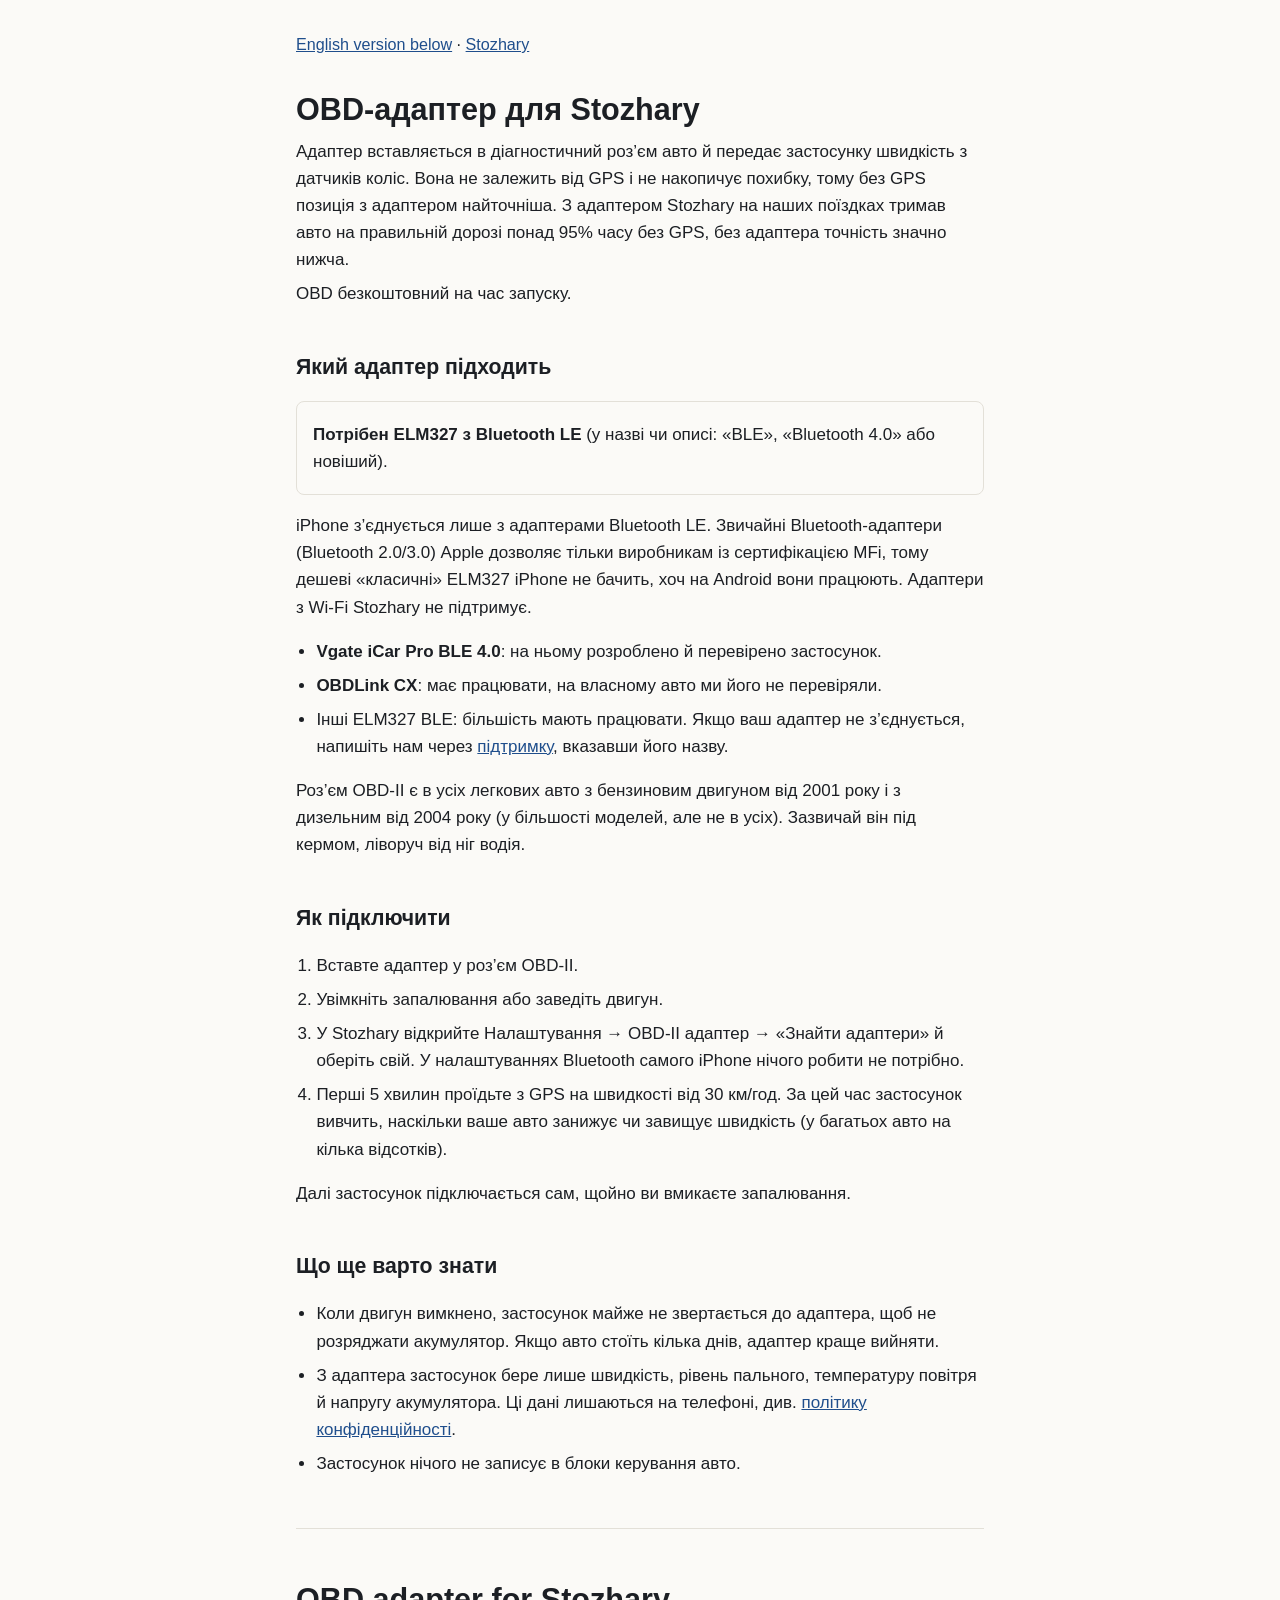
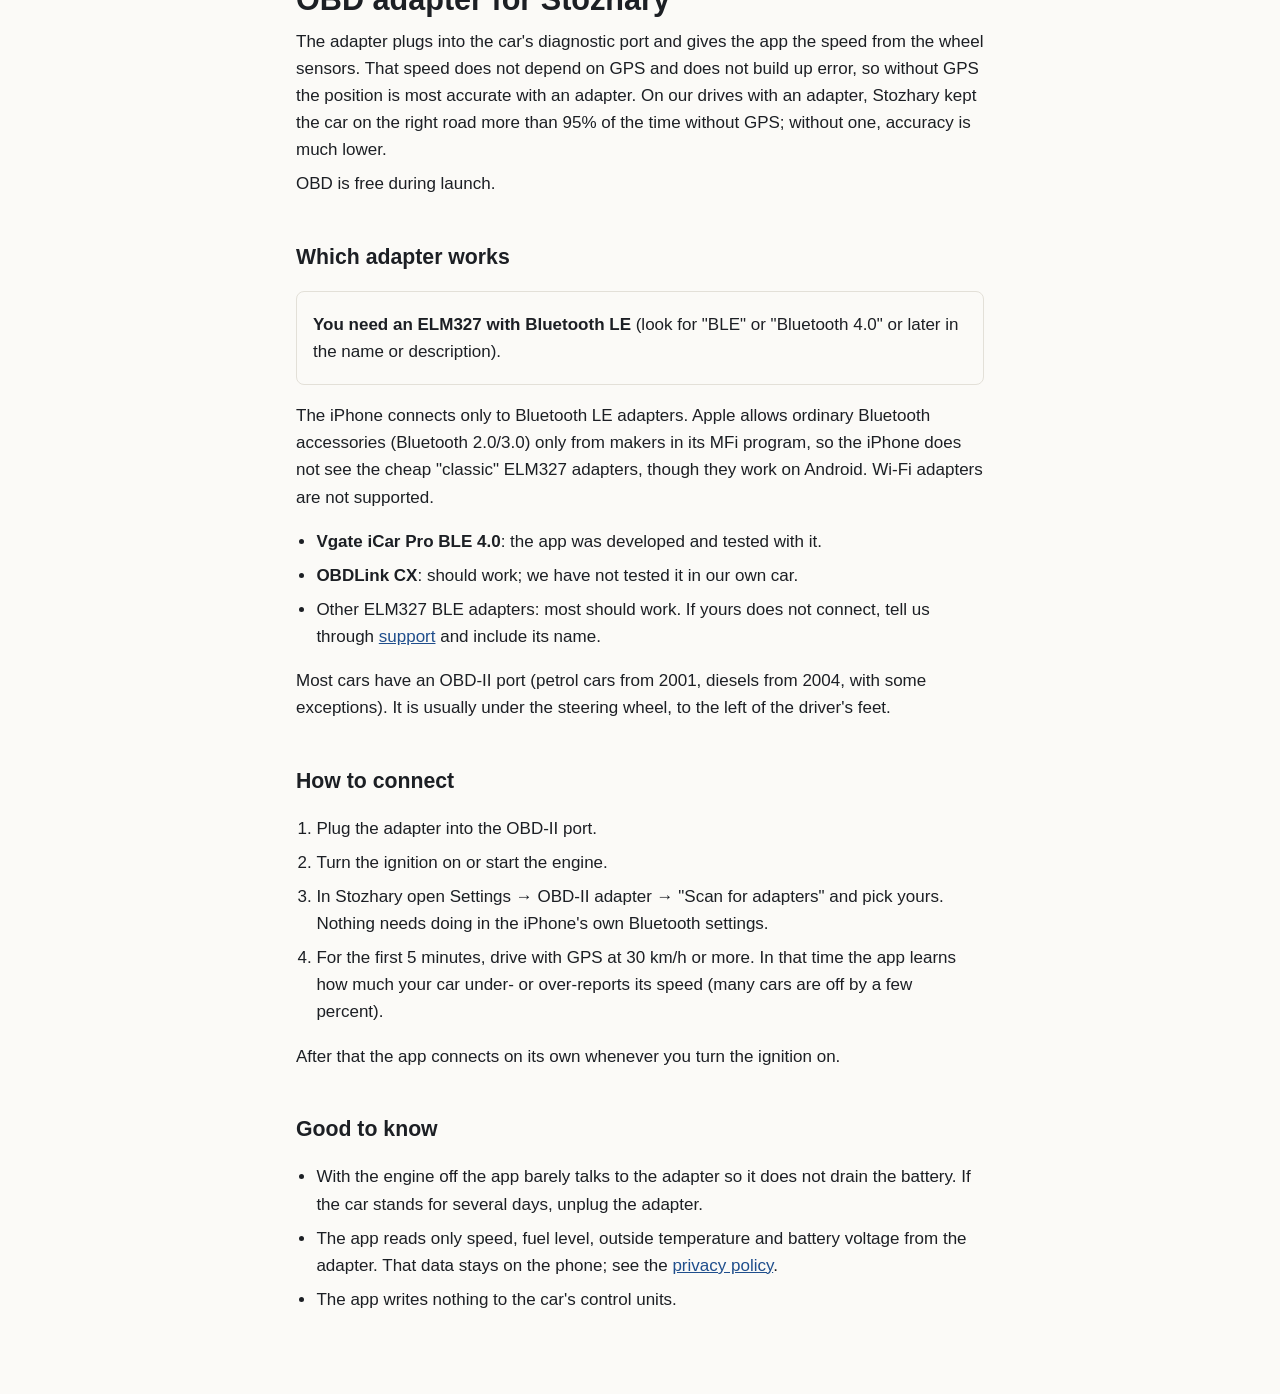
==== adapters/index.html @ f93f7f10 "Add privacy policy, support and OBD adapter pages (uk, en) Contact email and developer name are plac" ====
<!doctype html>
<html lang="uk">
<head>
<meta charset="utf-8">
<meta name="viewport" content="width=device-width,initial-scale=1">
<title>Stozhary: OBD-адаптери / OBD adapters</title>
<meta name="description" content="Який OBD-II адаптер підходить до Stozhary на iPhone і як його підключити. Which OBD-II adapter works with Stozhary on iPhone and how to connect it.">
<style>
:root{--bg:#fbfaf7;--fg:#1c1f24;--muted:#5b616b;--line:#e3e0d8;--accent:#1f4e8c}
@media (prefers-color-scheme:dark){:root{--bg:#121417;--fg:#e8e6e1;--muted:#a0a6ae;--line:#2b2f35;--accent:#8fb4ec}}
*{box-sizing:border-box}
body{margin:0;background:var(--bg);color:var(--fg);font:17px/1.6 -apple-system,BlinkMacSystemFont,"Segoe UI",Roboto,sans-serif}
main{max-width:720px;margin:0 auto;padding:32px 16px 64px}
h1{font-size:1.8em;line-height:1.25;margin:0 0 .3em}
h2{font-size:1.25em;margin:2em 0 .4em}
p,li{margin:.4em 0}
ul,ol{padding-left:1.2em}
a{color:var(--accent)}
.muted{color:var(--muted);font-size:.92em}
.lang{margin:0 0 2em;font-size:.95em}
hr{border:0;border-top:1px solid var(--line);margin:3em 0}
.box{border:1px solid var(--line);border-radius:8px;padding:12px 16px;margin:1em 0}
</style>
</head>
<body>
<main>
<p class="lang"><a href="#en">English version below</a> · <a href="../">Stozhary</a></p>

<h1>OBD-адаптер для Stozhary</h1>
<p>Адаптер вставляється в діагностичний роз’єм авто й передає застосунку швидкість з датчиків коліс. Вона не залежить від GPS і не накопичує похибку, тому без GPS позиція з адаптером найточніша. З адаптером Stozhary на наших поїздках тримав авто на правильній дорозі понад 95% часу без GPS, без адаптера точність значно нижча.</p>
<p>OBD безкоштовний на час запуску.</p>

<h2>Який адаптер підходить</h2>
<div class="box">
<p><strong>Потрібен ELM327 з Bluetooth LE</strong> (у назві чи описі: «BLE», «Bluetooth 4.0» або новіший).</p>
</div>
<p>iPhone з’єднується лише з адаптерами Bluetooth LE. Звичайні Bluetooth-адаптери (Bluetooth 2.0/3.0) Apple дозволяє тільки виробникам із сертифікацією MFi, тому дешеві «класичні» ELM327 iPhone не бачить, хоч на Android вони працюють. Адаптери з Wi-Fi Stozhary не підтримує.</p>
<ul>
<li><strong>Vgate iCar Pro BLE 4.0</strong>: на ньому розроблено й перевірено застосунок.</li>
<li><strong>OBDLink CX</strong>: має працювати, на власному авто ми його не перевіряли.</li>
<li>Інші ELM327 BLE: більшість мають працювати. Якщо ваш адаптер не з’єднується, напишіть нам через <a href="../support/">підтримку</a>, вказавши його назву.</li>
</ul>
<p>Роз’єм OBD-II є в усіх легкових авто з бензиновим двигуном від 2001 року і з дизельним від 2004 року (у більшості моделей, але не в усіх). Зазвичай він під кермом, ліворуч від ніг водія.</p>

<h2>Як підключити</h2>
<ol>
<li>Вставте адаптер у роз’єм OBD-II.</li>
<li>Увімкніть запалювання або заведіть двигун.</li>
<li>У Stozhary відкрийте Налаштування → OBD-II адаптер → «Знайти адаптери» й оберіть свій. У налаштуваннях Bluetooth самого iPhone нічого робити не потрібно.</li>
<li>Перші 5 хвилин проїдьте з GPS на швидкості від 30 км/год. За цей час застосунок вивчить, наскільки ваше авто занижує чи завищує швидкість (у багатьох авто на кілька відсотків).</li>
</ol>
<p>Далі застосунок підключається сам, щойно ви вмикаєте запалювання.</p>

<h2>Що ще варто знати</h2>
<ul>
<li>Коли двигун вимкнено, застосунок майже не звертається до адаптера, щоб не розряджати акумулятор. Якщо авто стоїть кілька днів, адаптер краще вийняти.</li>
<li>З адаптера застосунок бере лише швидкість, рівень пального, температуру повітря й напругу акумулятора. Ці дані лишаються на телефоні, див. <a href="../privacy/">політику конфіденційності</a>.</li>
<li>Застосунок нічого не записує в блоки керування авто.</li>
</ul>

<hr>

<div id="en" lang="en">
<h1>OBD adapter for Stozhary</h1>
<p>The adapter plugs into the car's diagnostic port and gives the app the speed from the wheel sensors. That speed does not depend on GPS and does not build up error, so without GPS the position is most accurate with an adapter. On our drives with an adapter, Stozhary kept the car on the right road more than 95% of the time without GPS; without one, accuracy is much lower.</p>
<p>OBD is free during launch.</p>

<h2>Which adapter works</h2>
<div class="box">
<p><strong>You need an ELM327 with Bluetooth LE</strong> (look for "BLE" or "Bluetooth 4.0" or later in the name or description).</p>
</div>
<p>The iPhone connects only to Bluetooth LE adapters. Apple allows ordinary Bluetooth accessories (Bluetooth 2.0/3.0) only from makers in its MFi program, so the iPhone does not see the cheap "classic" ELM327 adapters, though they work on Android. Wi-Fi adapters are not supported.</p>
<ul>
<li><strong>Vgate iCar Pro BLE 4.0</strong>: the app was developed and tested with it.</li>
<li><strong>OBDLink CX</strong>: should work; we have not tested it in our own car.</li>
<li>Other ELM327 BLE adapters: most should work. If yours does not connect, tell us through <a href="../support/#en">support</a> and include its name.</li>
</ul>
<p>Most cars have an OBD-II port (petrol cars from 2001, diesels from 2004, with some exceptions). It is usually under the steering wheel, to the left of the driver's feet.</p>

<h2>How to connect</h2>
<ol>
<li>Plug the adapter into the OBD-II port.</li>
<li>Turn the ignition on or start the engine.</li>
<li>In Stozhary open Settings → OBD-II adapter → "Scan for adapters" and pick yours. Nothing needs doing in the iPhone's own Bluetooth settings.</li>
<li>For the first 5 minutes, drive with GPS at 30 km/h or more. In that time the app learns how much your car under- or over-reports its speed (many cars are off by a few percent).</li>
</ol>
<p>After that the app connects on its own whenever you turn the ignition on.</p>

<h2>Good to know</h2>
<ul>
<li>With the engine off the app barely talks to the adapter so it does not drain the battery. If the car stands for several days, unplug the adapter.</li>
<li>The app reads only speed, fuel level, outside temperature and battery voltage from the adapter. That data stays on the phone; see the <a href="../privacy/#en">privacy policy</a>.</li>
<li>The app writes nothing to the car's control units.</li>
</ul>
</div>
</main>
</body>
</html>
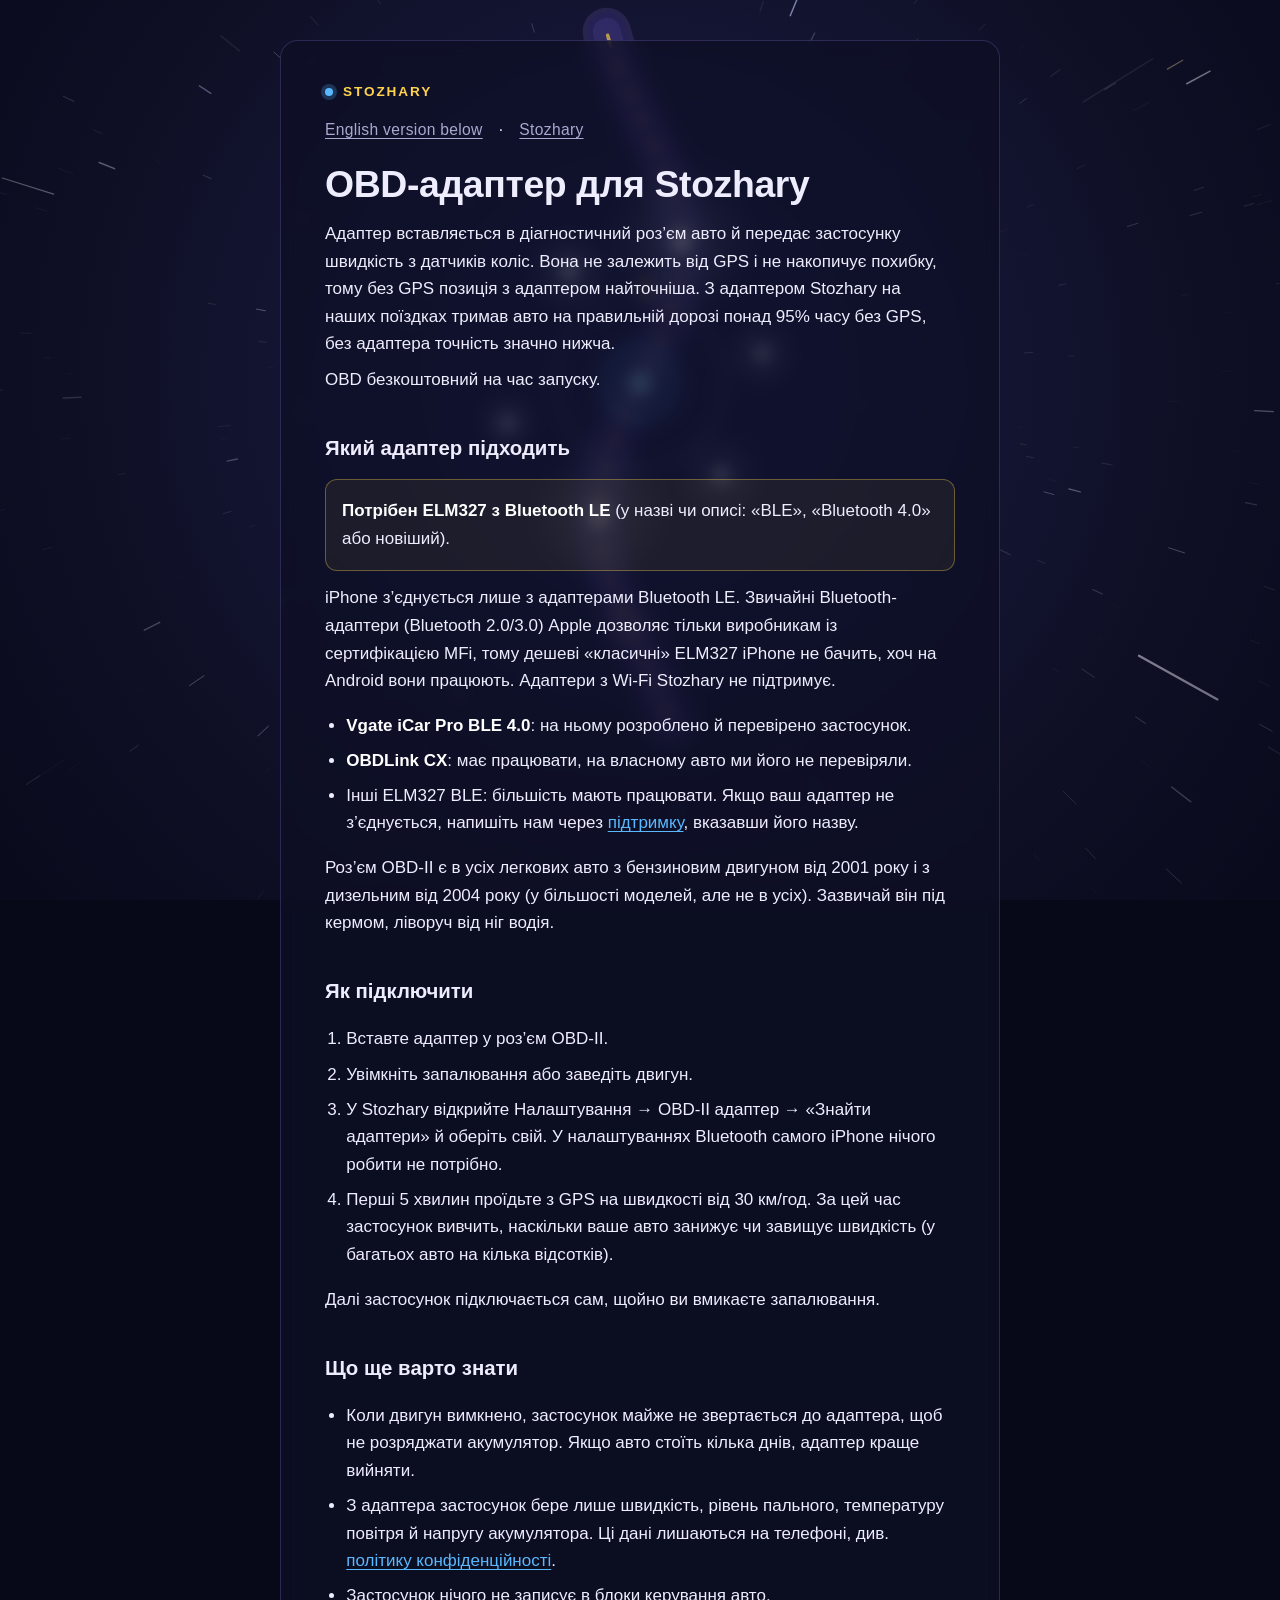
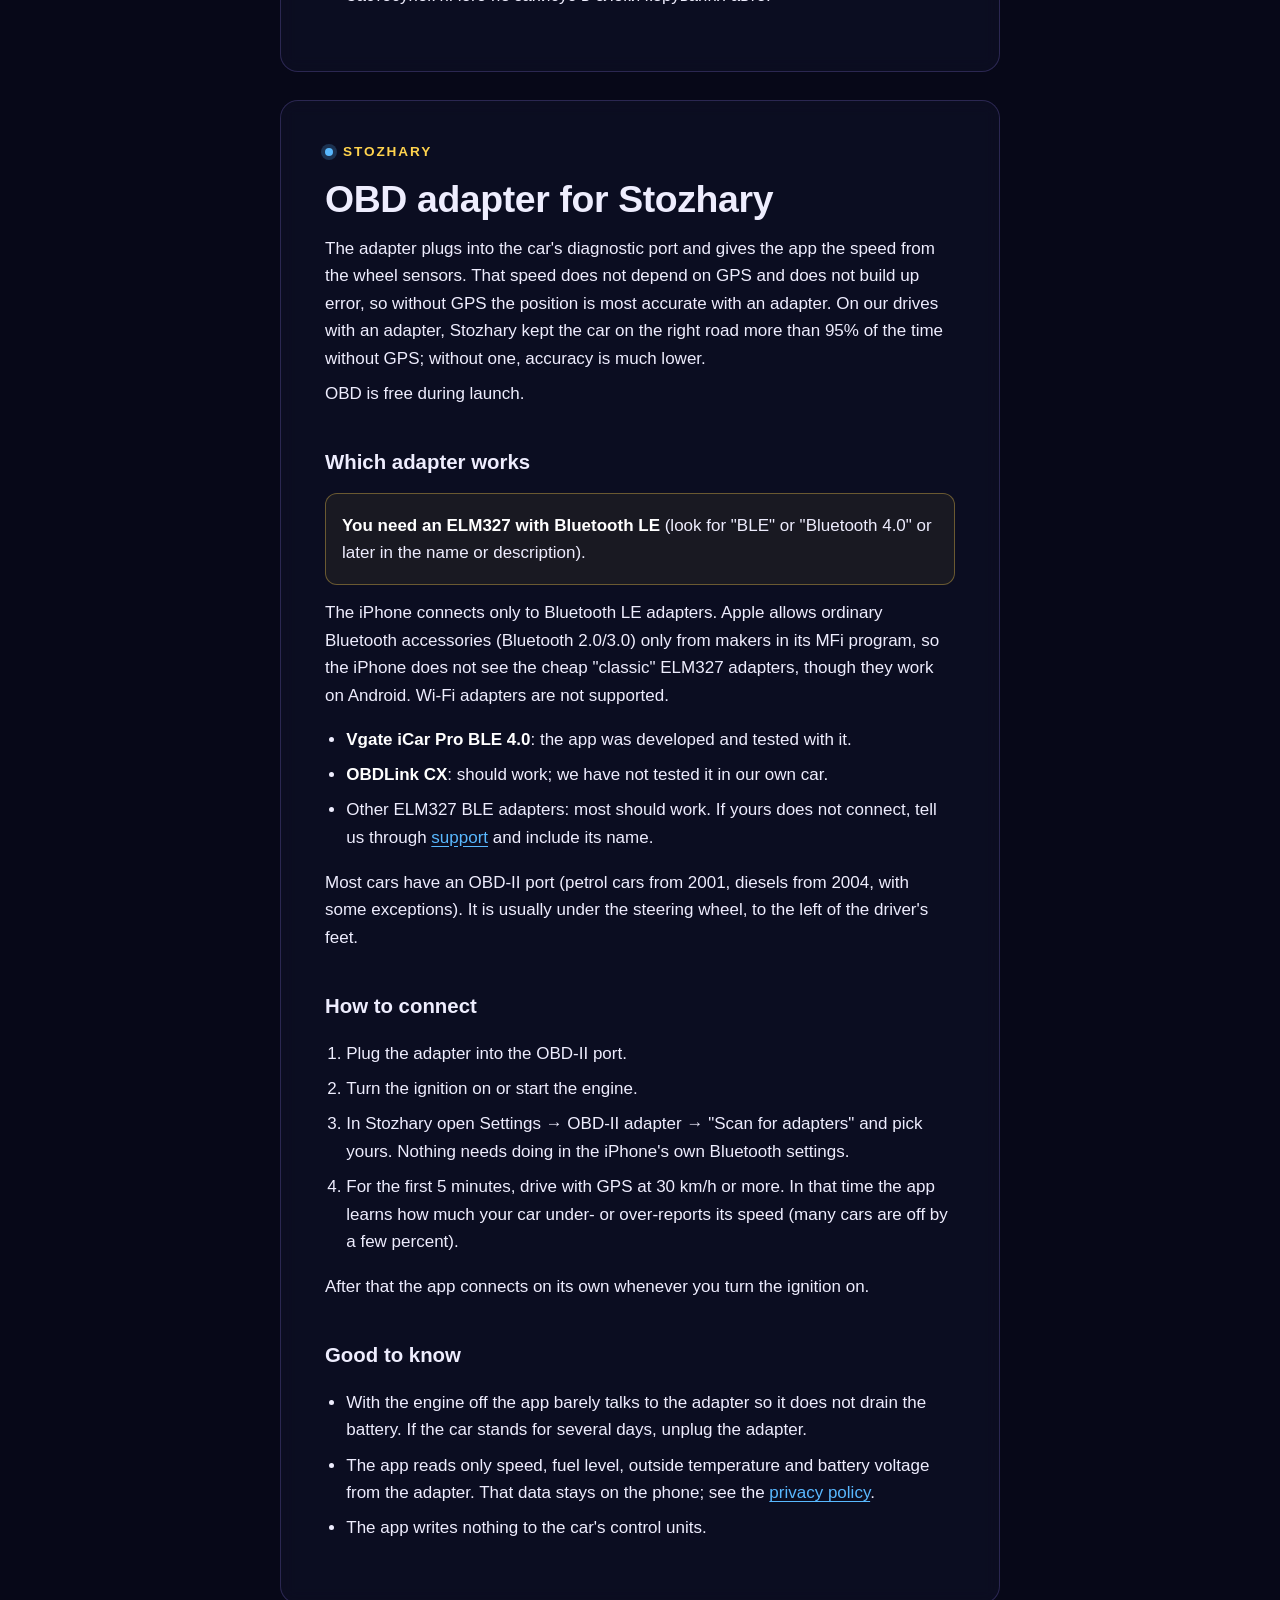
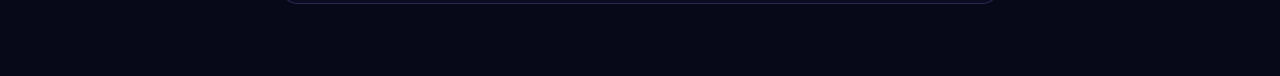
==== commit 9d10cbe1: "Animated night-sky background and shared styles One endless camera drift through stars toward the Pl" ====
--- a/adapters/index.html
+++ b/adapters/index.html
@@ -5,25 +5,14 @@
 <meta name="viewport" content="width=device-width,initial-scale=1">
 <title>Stozhary: OBD-адаптери / OBD adapters</title>
 <meta name="description" content="Який OBD-II адаптер підходить до Stozhary на iPhone і як його підключити. Which OBD-II adapter works with Stozhary on iPhone and how to connect it.">
-<style>
-:root{--bg:#fbfaf7;--fg:#1c1f24;--muted:#5b616b;--line:#e3e0d8;--accent:#1f4e8c}
-@media (prefers-color-scheme:dark){:root{--bg:#121417;--fg:#e8e6e1;--muted:#a0a6ae;--line:#2b2f35;--accent:#8fb4ec}}
-*{box-sizing:border-box}
-body{margin:0;background:var(--bg);color:var(--fg);font:17px/1.6 -apple-system,BlinkMacSystemFont,"Segoe UI",Roboto,sans-serif}
-main{max-width:720px;margin:0 auto;padding:32px 16px 64px}
-h1{font-size:1.8em;line-height:1.25;margin:0 0 .3em}
-h2{font-size:1.25em;margin:2em 0 .4em}
-p,li{margin:.4em 0}
-ul,ol{padding-left:1.2em}
-a{color:var(--accent)}
-.muted{color:var(--muted);font-size:.92em}
-.lang{margin:0 0 2em;font-size:.95em}
-hr{border:0;border-top:1px solid var(--line);margin:3em 0}
-.box{border:1px solid var(--line);border-radius:8px;padding:12px 16px;margin:1em 0}
-</style>
+<meta name="theme-color" content="#12132B">
+<link rel="stylesheet" href="../assets/site.css">
 </head>
 <body>
+<canvas id="sky" aria-hidden="true"></canvas>
 <main>
+<div class="sheet">
+<div class="brand">Stozhary</div>
 <p class="lang"><a href="#en">English version below</a> · <a href="../">Stozhary</a></p>
 
 <h1>OBD-адаптер для Stozhary</h1>
@@ -57,10 +46,10 @@
 <li>З адаптера застосунок бере лише швидкість, рівень пального, температуру повітря й напругу акумулятора. Ці дані лишаються на телефоні, див. <a href="../privacy/">політику конфіденційності</a>.</li>
 <li>Застосунок нічого не записує в блоки керування авто.</li>
 </ul>
+</div>
 
-<hr>
-
-<div id="en" lang="en">
+<div class="sheet" id="en" lang="en">
+<div class="brand">Stozhary</div>
 <h1>OBD adapter for Stozhary</h1>
 <p>The adapter plugs into the car's diagnostic port and gives the app the speed from the wheel sensors. That speed does not depend on GPS and does not build up error, so without GPS the position is most accurate with an adapter. On our drives with an adapter, Stozhary kept the car on the right road more than 95% of the time without GPS; without one, accuracy is much lower.</p>
 <p>OBD is free during launch.</p>
@@ -94,5 +83,6 @@
 </ul>
 </div>
 </main>
+<script src="../assets/sky.js"></script>
 </body>
 </html>
--- a/assets/site.css
+++ b/assets/site.css
@@ -0,0 +1,40 @@
+/* Night sky behind a readable column: brand indigo, star white, road gold, driver blue. */
+:root{
+  --sky:#12132B; --sky-deep:#070818; --star:#EEEDFE; --muted:#A9A8CF;
+  --road:#FFD34E; --driver:#59B8FF; --panel:rgba(14,15,36,.74); --line:rgba(156,134,255,.22);
+  color-scheme:dark;
+}
+*{box-sizing:border-box}
+html{background:var(--sky-deep)}
+body{margin:0;background:var(--sky-deep);color:var(--star);
+  font:17px/1.62 -apple-system,BlinkMacSystemFont,"SF Pro Text","Segoe UI",Roboto,sans-serif;
+  padding-inline:16px;min-height:100vh}
+#sky{position:fixed;inset:0;width:100%;height:100%;z-index:0;display:block;pointer-events:none}
+main{position:relative;z-index:1;max-width:720px;margin:0 auto;padding-block:40px 72px}
+.sheet{background:var(--panel);border:1px solid var(--line);border-radius:18px;padding:28px 24px 32px;
+  -webkit-backdrop-filter:blur(8px) saturate(120%);backdrop-filter:blur(8px) saturate(120%)}
+.sheet + .sheet{margin-top:28px}
+@media (min-width:640px){.sheet{padding:40px 44px 44px}}
+h1{font-size:clamp(1.7em,4.5vw,2.2em);line-height:1.2;margin:0 0 .35em;letter-spacing:-.01em;text-wrap:balance}
+h2{font-size:1.2em;margin:1.9em 0 .4em;color:var(--star);text-wrap:balance}
+p,li{margin:.45em 0}
+ul,ol{padding-left:1.25em}
+strong{color:#fff}
+a{color:var(--driver);text-underline-offset:3px}
+a:hover{color:#8fd0ff}
+a:focus-visible{outline:2px solid var(--road);outline-offset:3px;border-radius:3px}
+.muted{color:var(--muted);font-size:.92em}
+.lang{display:flex;gap:16px;flex-wrap:wrap;margin:0 0 20px;font-size:.92em;letter-spacing:.02em}
+.lang a{color:var(--muted)}
+hr{display:none}
+.brand{display:flex;align-items:center;gap:10px;font-weight:600;letter-spacing:.14em;text-transform:uppercase;font-size:.8em;color:var(--road);margin-bottom:14px}
+.brand::before{content:"";width:8px;height:8px;border-radius:50%;background:var(--driver);box-shadow:0 0 0 4px rgba(89,184,255,.22)}
+.hero{padding-block:12vh 4vh}
+.hero h1{font-size:clamp(2.4em,9vw,4em);letter-spacing:.06em;margin:0}
+.hero p{font-size:1.15em;color:var(--muted);max-width:28em;text-shadow:0 1px 12px rgba(7,8,24,.9)}
+.links{list-style:none;padding:0;display:grid;gap:12px;margin-top:28px}
+.links a{display:block;padding:16px 20px;border-radius:14px;background:var(--panel);border:1px solid var(--line);
+  color:var(--star);text-decoration:none;-webkit-backdrop-filter:blur(8px);backdrop-filter:blur(8px)}
+.links a:hover{border-color:rgba(255,211,78,.55)}
+.links span{display:block;color:var(--muted);font-size:.88em}
+.box{border:1px solid rgba(255,211,78,.35);background:rgba(255,211,78,.06);border-radius:12px;padding:10px 16px;margin:.8em 0}
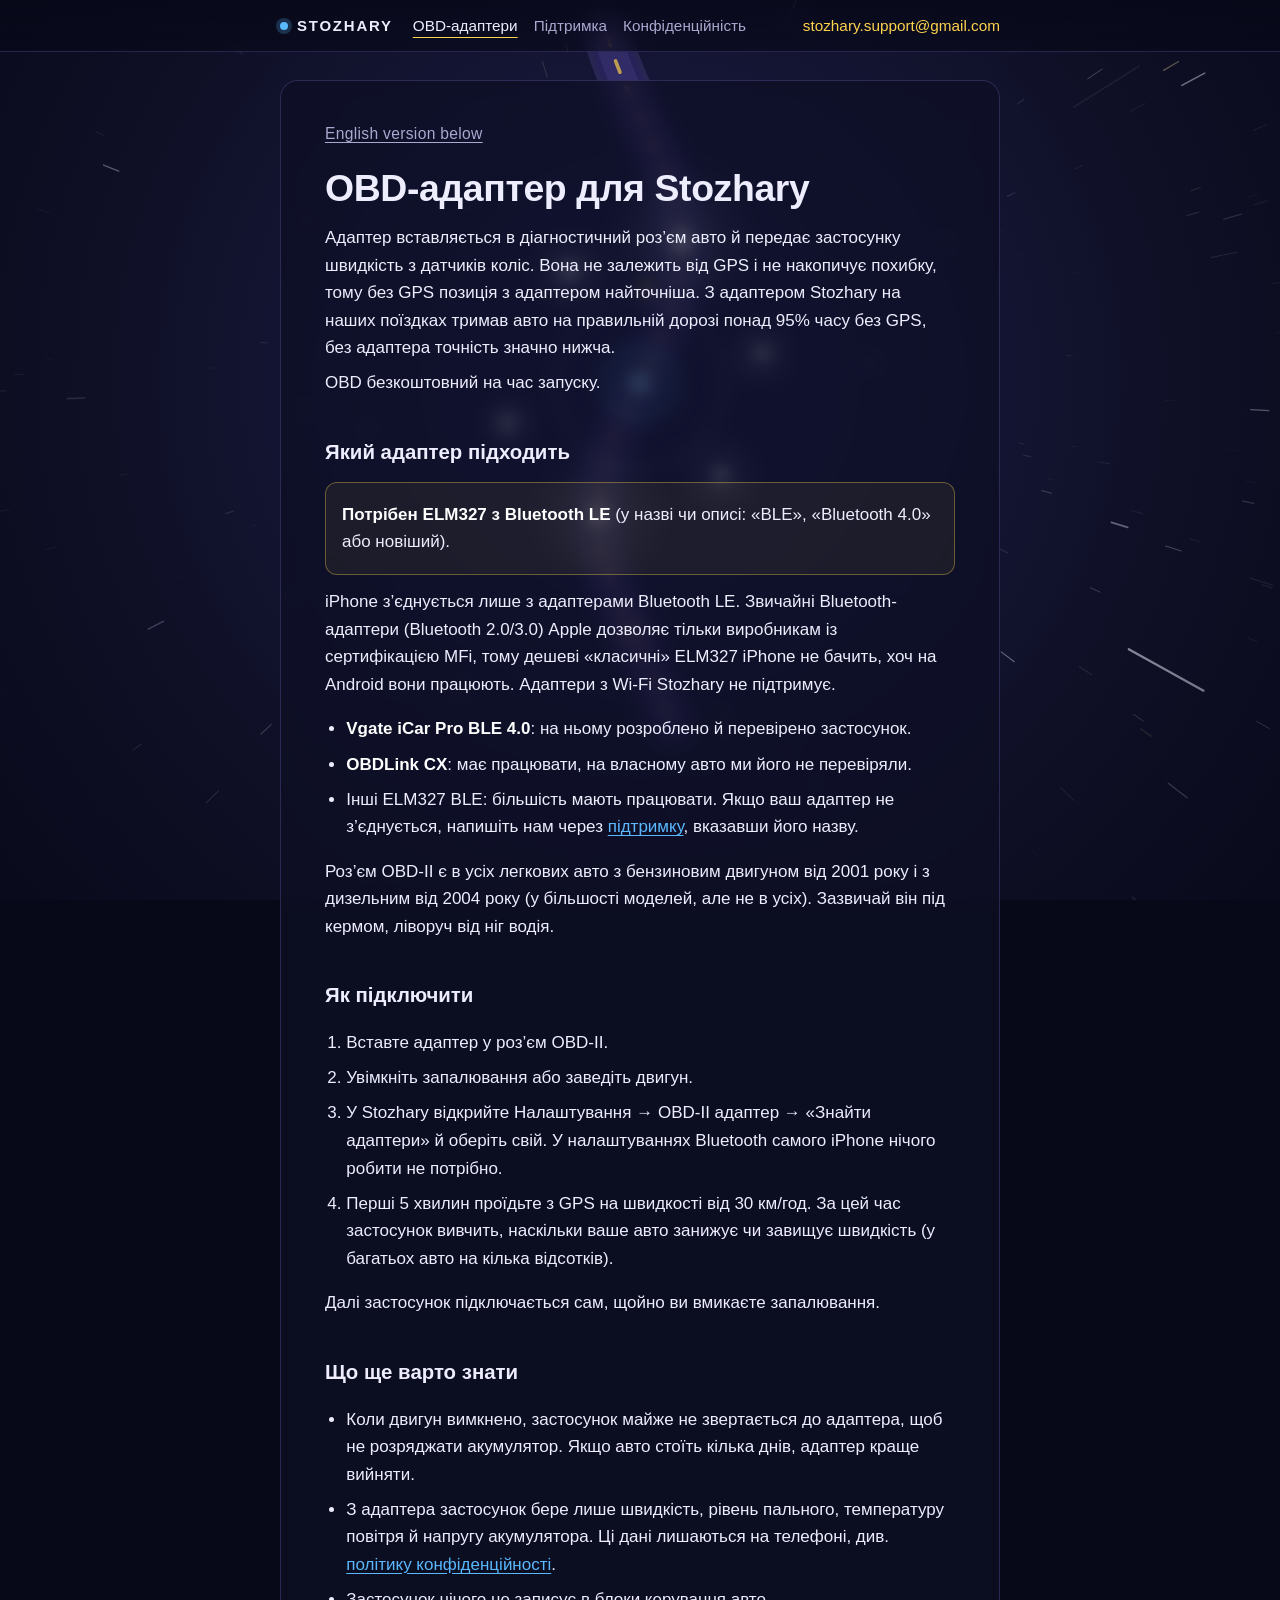
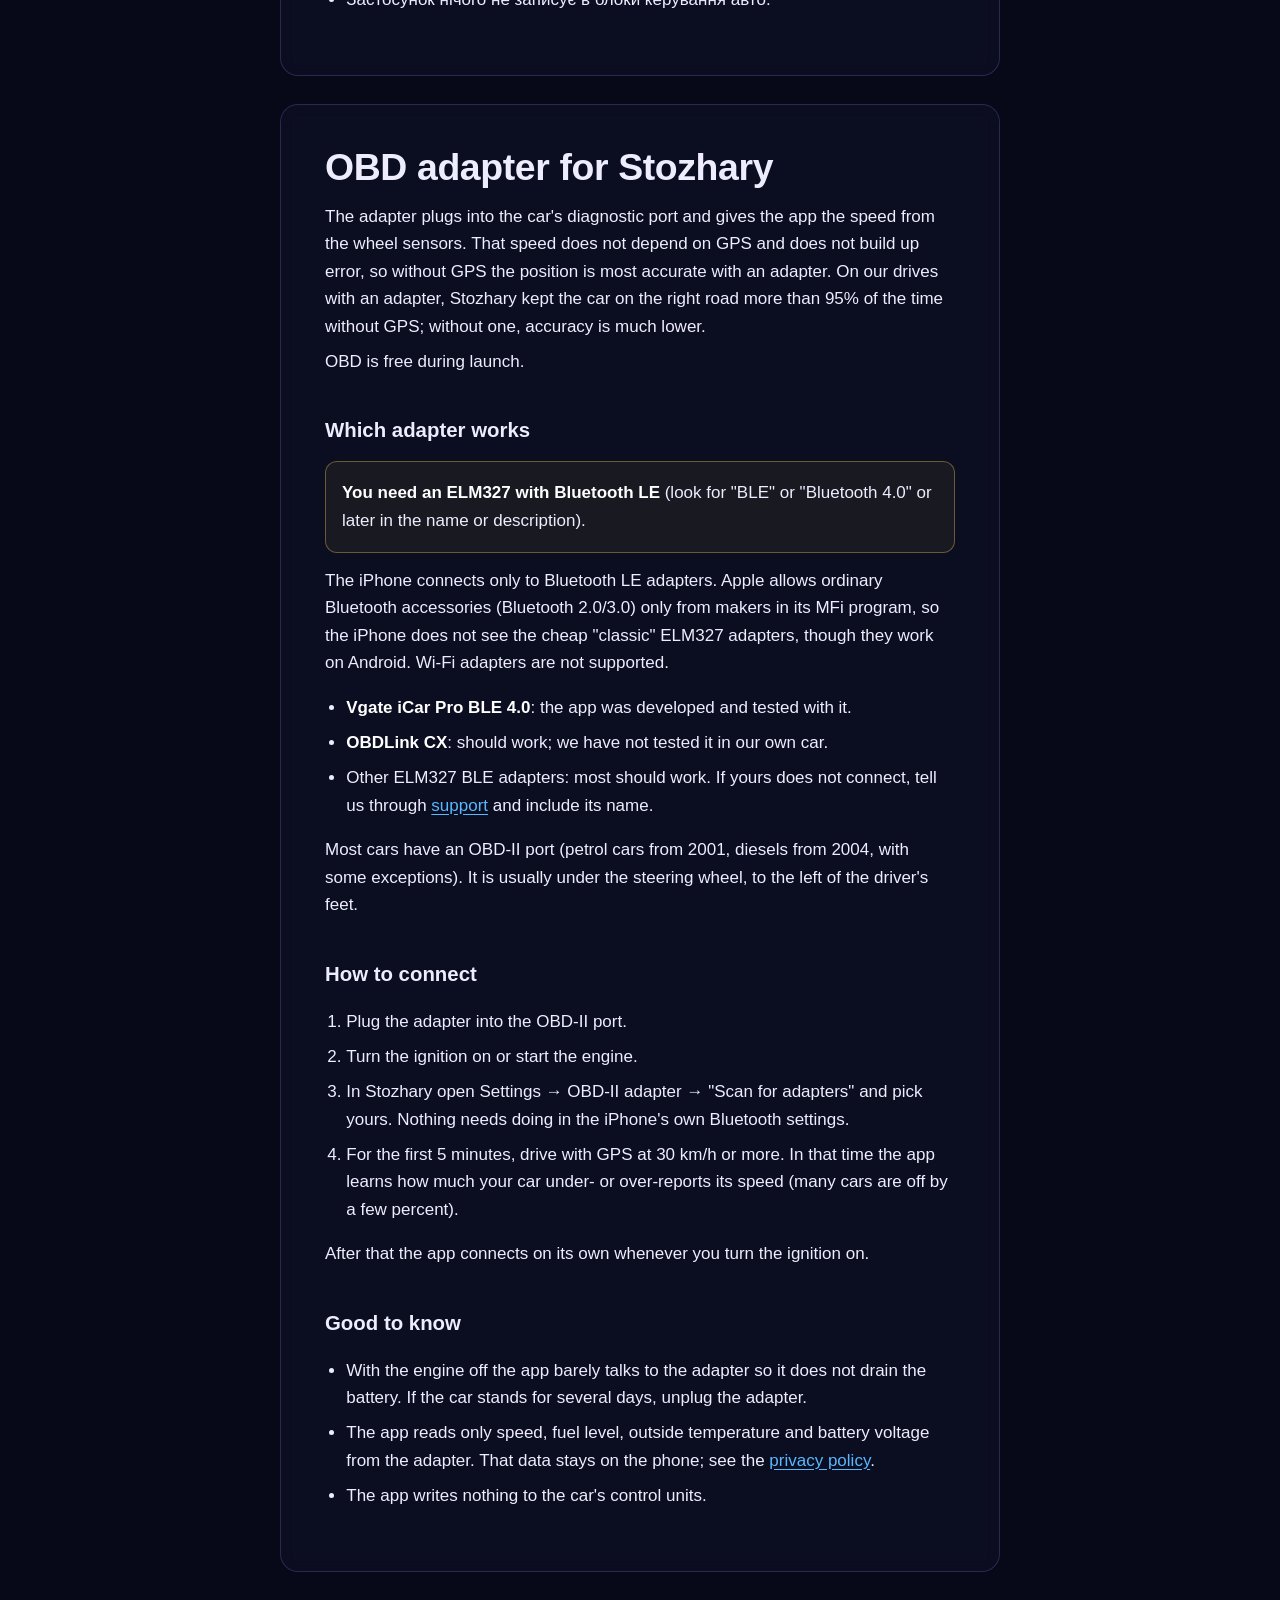
==== commit c16a103e: "Add site header with sections and support email Co-Authored-By: Claude Opus 5.5 (1M context) <norepl" ====
--- a/adapters/index.html
+++ b/adapters/index.html
@@ -10,10 +10,14 @@
 </head>
 <body>
 <canvas id="sky" aria-hidden="true"></canvas>
+<header class="top">
+<a class="logo" href="../"><span class="dot"></span>Stozhary</a>
+<nav aria-label="Розділи"><a href="../adapters/" aria-current="page">OBD-адаптери</a><a href="../support/">Підтримка</a><a href="../privacy/">Конфіденційність</a></nav>
+<a class="mail" href="mailto:stozhary.support@gmail.com">stozhary.support@gmail.com</a>
+</header>
 <main>
 <div class="sheet">
-<div class="brand">Stozhary</div>
-<p class="lang"><a href="#en">English version below</a> · <a href="../">Stozhary</a></p>
+<p class="lang"><a href="#en">English version below</a></p>
 
 <h1>OBD-адаптер для Stozhary</h1>
 <p>Адаптер вставляється в діагностичний роз’єм авто й передає застосунку швидкість з датчиків коліс. Вона не залежить від GPS і не накопичує похибку, тому без GPS позиція з адаптером найточніша. З адаптером Stozhary на наших поїздках тримав авто на правильній дорозі понад 95% часу без GPS, без адаптера точність значно нижча.</p>
@@ -49,7 +53,6 @@
 </div>
 
 <div class="sheet" id="en" lang="en">
-<div class="brand">Stozhary</div>
 <h1>OBD adapter for Stozhary</h1>
 <p>The adapter plugs into the car's diagnostic port and gives the app the speed from the wheel sensors. That speed does not depend on GPS and does not build up error, so without GPS the position is most accurate with an adapter. On our drives with an adapter, Stozhary kept the car on the right road more than 95% of the time without GPS; without one, accuracy is much lower.</p>
 <p>OBD is free during launch.</p>
--- a/assets/site.css
+++ b/assets/site.css
@@ -38,3 +38,16 @@
 .links a:hover{border-color:rgba(255,211,78,.55)}
 .links span{display:block;color:var(--muted);font-size:.88em}
 .box{border:1px solid rgba(255,211,78,.35);background:rgba(255,211,78,.06);border-radius:12px;padding:10px 16px;margin:.8em 0}
+.top{position:sticky;top:0;z-index:2;margin:0 -16px;padding-inline:max(16px,calc((100% - 720px) / 2 + 16px));display:flex;flex-wrap:wrap;align-items:center;gap:8px 20px;
+  padding-block:14px 12px;border-bottom:1px solid var(--line);
+  background:linear-gradient(rgba(7,8,24,.82),rgba(7,8,24,.6));-webkit-backdrop-filter:blur(10px);backdrop-filter:blur(10px)}
+.top .logo{display:flex;align-items:center;gap:9px;color:var(--star);text-decoration:none;font-weight:700;letter-spacing:.12em;text-transform:uppercase;font-size:.88em}
+.top .dot{width:8px;height:8px;border-radius:50%;background:var(--driver);box-shadow:0 0 0 4px rgba(89,184,255,.22)}
+.top nav{display:flex;flex-wrap:wrap;gap:4px 16px;font-size:.9em}
+.top nav a{color:var(--muted);text-decoration:none}
+.top nav a:hover,.top nav a[aria-current="page"]{color:var(--star)}
+.top nav a[aria-current="page"]{text-decoration:underline;text-decoration-color:var(--road);text-underline-offset:6px}
+.top .mail{margin-left:auto;font-size:.9em;color:var(--road);text-decoration:none;white-space:nowrap}
+.top .mail:hover{text-decoration:underline}
+@media (max-width:560px){.top .mail{margin-left:0;flex-basis:100%}}
+main{padding-block:28px 72px}
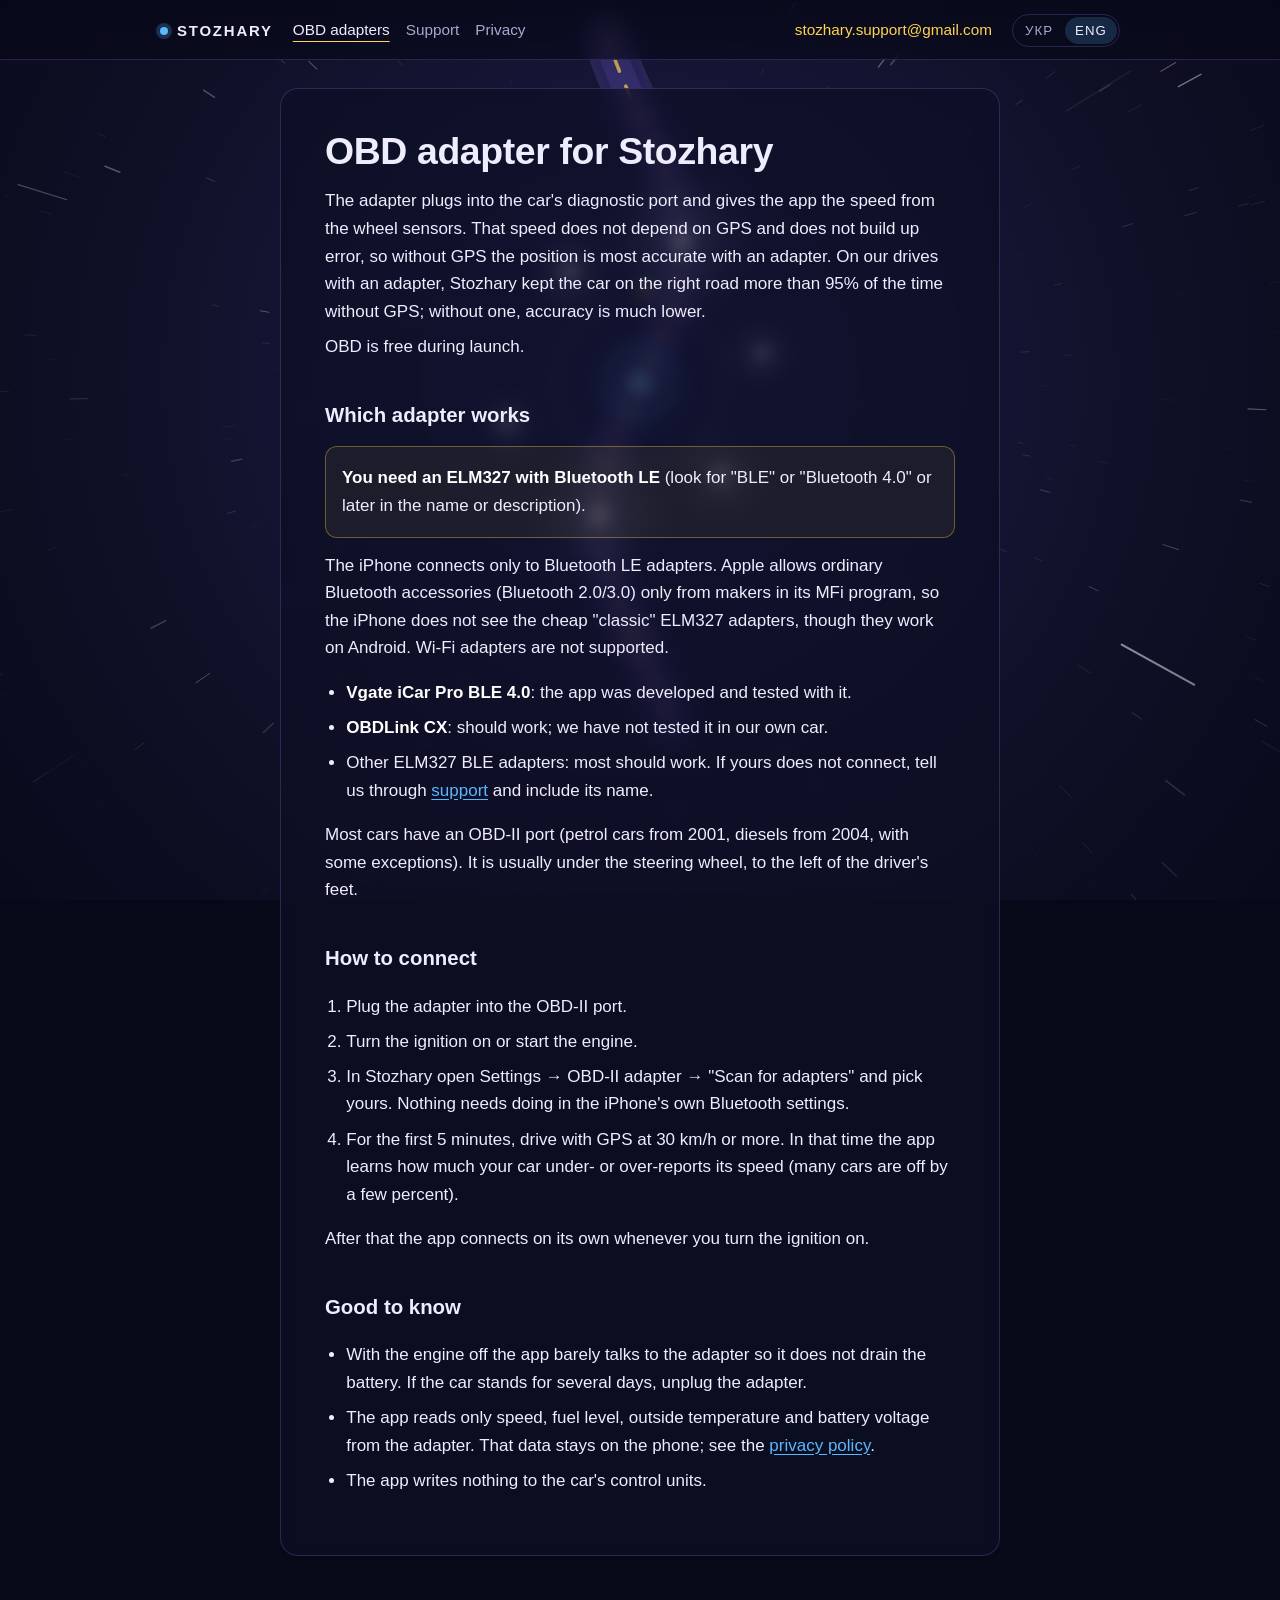
==== commit aba4164d: "Separate Ukrainian and English pages with a language switch Ukrainian at /…/, English at /en/…/. The" ====
--- a/adapters/index.html
+++ b/adapters/index.html
@@ -3,9 +3,19 @@
 <head>
 <meta charset="utf-8">
 <meta name="viewport" content="width=device-width,initial-scale=1">
-<title>Stozhary: OBD-адаптери / OBD adapters</title>
-<meta name="description" content="Який OBD-II адаптер підходить до Stozhary на iPhone і як його підключити. Which OBD-II adapter works with Stozhary on iPhone and how to connect it.">
+<title>OBD-адаптери · Stozhary</title>
+<meta name="description" content="Які OBD-адаптери підходять для Stozhary і як їх підключити.">
 <meta name="theme-color" content="#12132B">
+<link rel="alternate" hreflang="uk" href="https://structuredwriter.github.io/stozhary-site/adapters/">
+<link rel="alternate" hreflang="en" href="https://structuredwriter.github.io/stozhary-site/en/adapters/">
+<link rel="alternate" hreflang="x-default" href="https://structuredwriter.github.io/stozhary-site/en/adapters/">
+<script>
+(function(){var c;try{c=localStorage.getItem('stozhary-lang')}catch(e){}
+if(location.hash==='#en')c='en';
+if(!c){var ls=navigator.languages||[navigator.language||''],uk=false;for(var i=0;i<ls.length;i++){if(/^uk/i.test(ls[i]))uk=true}
+c=(uk||/^(ru|be)/i.test(ls[0]||''))?'uk':'en'}
+if(c==='en')location.replace('../en/adapters/'+(location.hash==='#en'?'':location.hash))})();
+</script>
 <link rel="stylesheet" href="../assets/site.css">
 </head>
 <body>
@@ -13,12 +23,11 @@
 <header class="top">
 <a class="logo" href="../"><span class="dot"></span>Stozhary</a>
 <nav aria-label="Розділи"><a href="../adapters/" aria-current="page">OBD-адаптери</a><a href="../support/">Підтримка</a><a href="../privacy/">Конфіденційність</a></nav>
+<div class="langs"><span aria-current="true">УКР</span><a href="../en/adapters/" hreflang="en" lang="en" data-lang="en">ENG</a></div>
 <a class="mail" href="mailto:stozhary.support@gmail.com">stozhary.support@gmail.com</a>
 </header>
 <main>
 <div class="sheet">
-<p class="lang"><a href="#en">English version below</a></p>
-
 <h1>OBD-адаптер для Stozhary</h1>
 <p>Адаптер вставляється в діагностичний роз’єм авто й передає застосунку швидкість з датчиків коліс. Вона не залежить від GPS і не накопичує похибку, тому без GPS позиція з адаптером найточніша. З адаптером Stozhary на наших поїздках тримав авто на правильній дорозі понад 95% часу без GPS, без адаптера точність значно нижча.</p>
 <p>OBD безкоштовний на час запуску.</p>
@@ -51,40 +60,6 @@
 <li>Застосунок нічого не записує в блоки керування авто.</li>
 </ul>
 </div>
-
-<div class="sheet" id="en" lang="en">
-<h1>OBD adapter for Stozhary</h1>
-<p>The adapter plugs into the car's diagnostic port and gives the app the speed from the wheel sensors. That speed does not depend on GPS and does not build up error, so without GPS the position is most accurate with an adapter. On our drives with an adapter, Stozhary kept the car on the right road more than 95% of the time without GPS; without one, accuracy is much lower.</p>
-<p>OBD is free during launch.</p>
-
-<h2>Which adapter works</h2>
-<div class="box">
-<p><strong>You need an ELM327 with Bluetooth LE</strong> (look for "BLE" or "Bluetooth 4.0" or later in the name or description).</p>
-</div>
-<p>The iPhone connects only to Bluetooth LE adapters. Apple allows ordinary Bluetooth accessories (Bluetooth 2.0/3.0) only from makers in its MFi program, so the iPhone does not see the cheap "classic" ELM327 adapters, though they work on Android. Wi-Fi adapters are not supported.</p>
-<ul>
-<li><strong>Vgate iCar Pro BLE 4.0</strong>: the app was developed and tested with it.</li>
-<li><strong>OBDLink CX</strong>: should work; we have not tested it in our own car.</li>
-<li>Other ELM327 BLE adapters: most should work. If yours does not connect, tell us through <a href="../support/#en">support</a> and include its name.</li>
-</ul>
-<p>Most cars have an OBD-II port (petrol cars from 2001, diesels from 2004, with some exceptions). It is usually under the steering wheel, to the left of the driver's feet.</p>
-
-<h2>How to connect</h2>
-<ol>
-<li>Plug the adapter into the OBD-II port.</li>
-<li>Turn the ignition on or start the engine.</li>
-<li>In Stozhary open Settings → OBD-II adapter → "Scan for adapters" and pick yours. Nothing needs doing in the iPhone's own Bluetooth settings.</li>
-<li>For the first 5 minutes, drive with GPS at 30 km/h or more. In that time the app learns how much your car under- or over-reports its speed (many cars are off by a few percent).</li>
-</ol>
-<p>After that the app connects on its own whenever you turn the ignition on.</p>
-
-<h2>Good to know</h2>
-<ul>
-<li>With the engine off the app barely talks to the adapter so it does not drain the battery. If the car stands for several days, unplug the adapter.</li>
-<li>The app reads only speed, fuel level, outside temperature and battery voltage from the adapter. That data stays on the phone; see the <a href="../privacy/#en">privacy policy</a>.</li>
-<li>The app writes nothing to the car's control units.</li>
-</ul>
-</div>
 </main>
 <script src="../assets/sky.js"></script>
 </body>
--- a/assets/site.css
+++ b/assets/site.css
@@ -38,7 +38,7 @@
 .links a:hover{border-color:rgba(255,211,78,.55)}
 .links span{display:block;color:var(--muted);font-size:.88em}
 .box{border:1px solid rgba(255,211,78,.35);background:rgba(255,211,78,.06);border-radius:12px;padding:10px 16px;margin:.8em 0}
-.top{position:sticky;top:0;z-index:2;margin:0 -16px;padding-inline:max(16px,calc((100% - 720px) / 2 + 16px));display:flex;flex-wrap:wrap;align-items:center;gap:8px 20px;
+.top{position:sticky;top:0;z-index:2;margin:0 -16px;padding-inline:max(16px,calc((100% - 960px) / 2 + 16px));display:flex;flex-wrap:wrap;align-items:center;gap:8px 20px;
   padding-block:14px 12px;border-bottom:1px solid var(--line);
   background:linear-gradient(rgba(7,8,24,.82),rgba(7,8,24,.6));-webkit-backdrop-filter:blur(10px);backdrop-filter:blur(10px)}
 .top .logo{display:flex;align-items:center;gap:9px;color:var(--star);text-decoration:none;font-weight:700;letter-spacing:.12em;text-transform:uppercase;font-size:.88em}
@@ -51,3 +51,14 @@
 .top .mail:hover{text-decoration:underline}
 @media (max-width:560px){.top .mail{margin-left:0;flex-basis:100%}}
 main{padding-block:28px 72px}
+.top .langs{display:flex;gap:2px;font-size:.78em;letter-spacing:.08em;border:1px solid var(--line);border-radius:999px;padding:2px}
+.top .langs a,.top .langs span{padding:3px 10px;border-radius:999px;text-decoration:none}
+.top .langs a{color:var(--muted)}
+.top .langs a:hover{color:var(--star)}
+.top .langs span{background:rgba(89,184,255,.18);color:var(--star)}
+.top .mail{margin-left:0}
+.top .langs{margin-left:auto}
+@media (max-width:560px){.top .langs{margin-left:auto}.top nav{order:3;flex-basis:100%}.top .mail{order:4}}
+.top .mail{margin-left:auto;order:3}
+.top .langs{margin-left:0;order:4}
+@media (max-width:900px){.top .langs{margin-left:auto;order:2}.top nav{order:3;flex-basis:100%}.top .mail{margin-left:0;order:4;flex-basis:100%}}
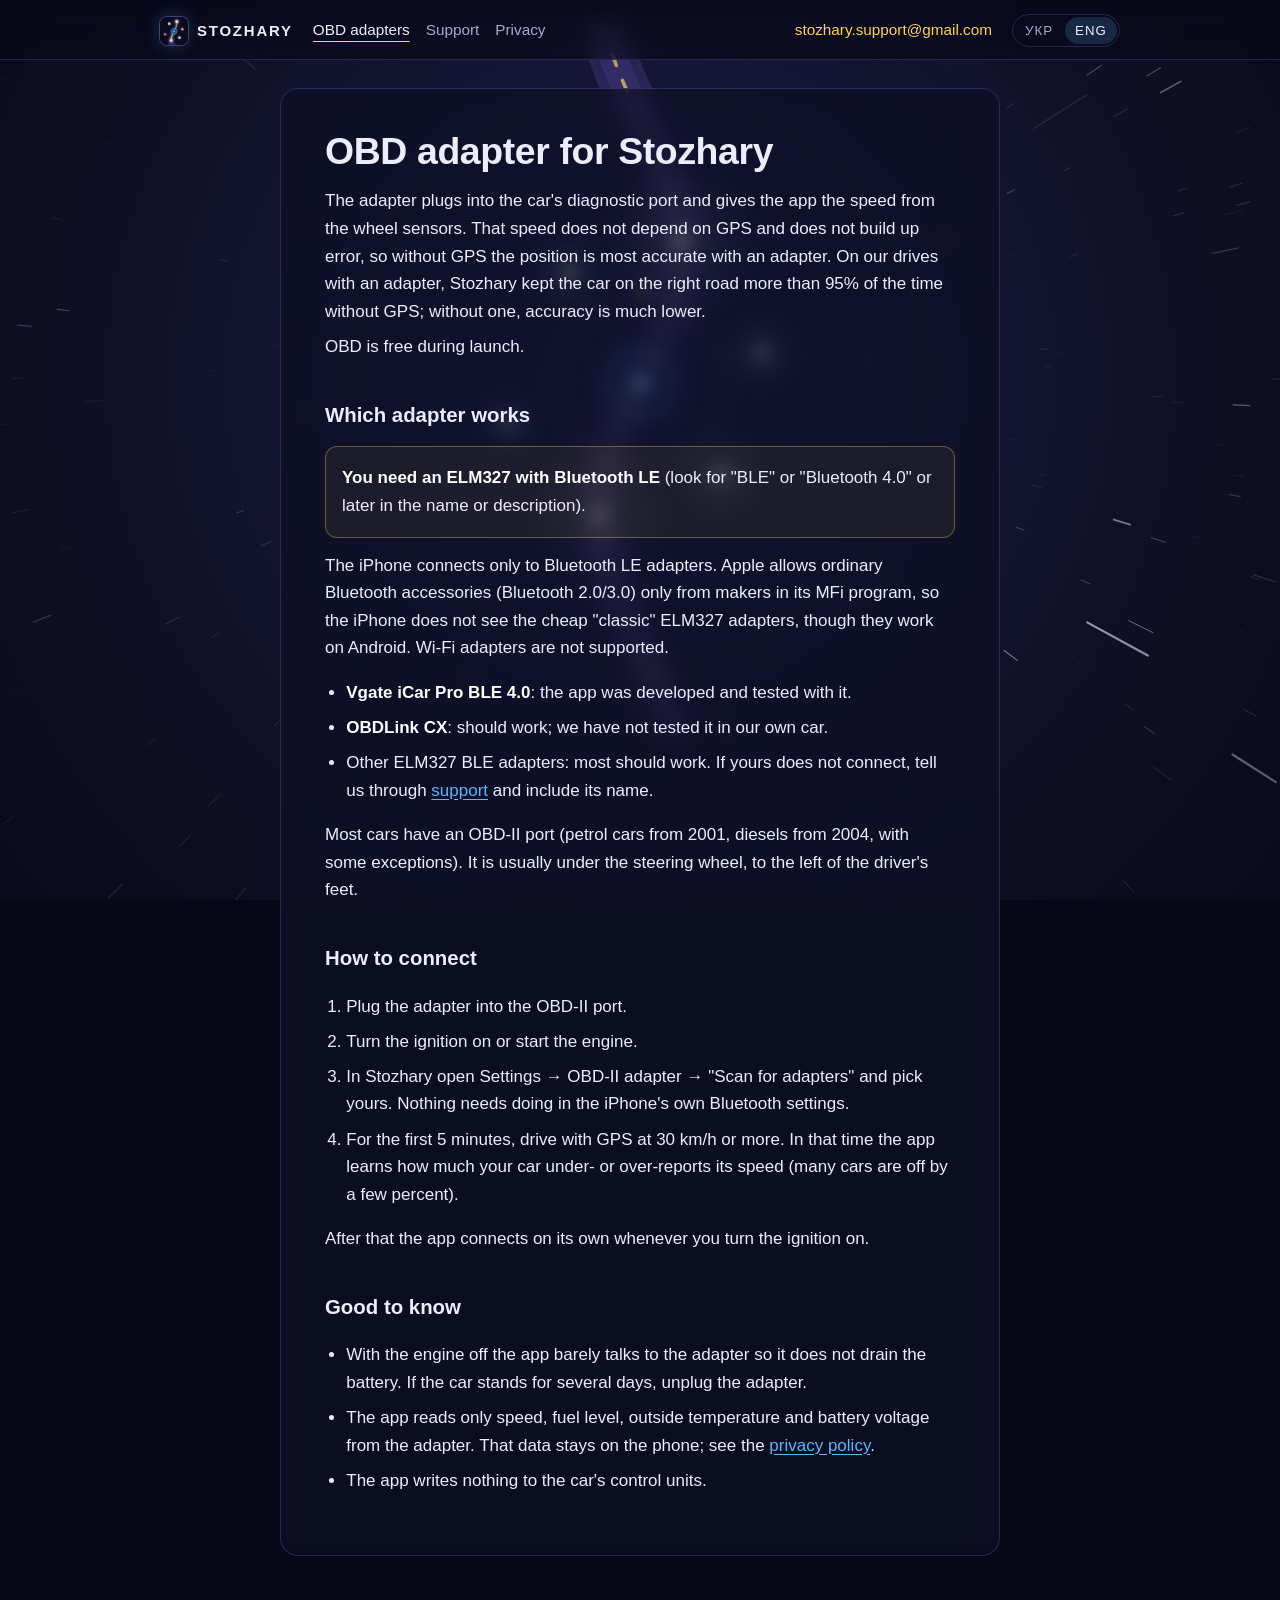
==== commit 9202457d: "Add the app icon as favicon, touch icon and header mark Co-Authored-By: Claude Opus 5.5 (1M context)" ====
--- a/adapters/index.html
+++ b/adapters/index.html
@@ -16,12 +16,16 @@
 c=(uk||/^(ru|be)/i.test(ls[0]||''))?'uk':'en'}
 if(c==='en')location.replace('../en/adapters/'+(location.hash==='#en'?'':location.hash))})();
 </script>
+<link rel="icon" href="../assets/favicon.svg" type="image/svg+xml">
+<link rel="icon" href="../assets/favicon-32.png" sizes="32x32" type="image/png">
+<link rel="apple-touch-icon" href="../assets/apple-touch-icon.png">
+<meta property="og:image" content="https://structuredwriter.github.io/stozhary-site/assets/icon-512.png">
 <link rel="stylesheet" href="../assets/site.css">
 </head>
 <body>
 <canvas id="sky" aria-hidden="true"></canvas>
 <header class="top">
-<a class="logo" href="../"><span class="dot"></span>Stozhary</a>
+<a class="logo" href="../"><img class="mark" src="../assets/icon-64.png" alt="" width="28" height="28">Stozhary</a>
 <nav aria-label="Розділи"><a href="../adapters/" aria-current="page">OBD-адаптери</a><a href="../support/">Підтримка</a><a href="../privacy/">Конфіденційність</a></nav>
 <div class="langs"><span aria-current="true">УКР</span><a href="../en/adapters/" hreflang="en" lang="en" data-lang="en">ENG</a></div>
 <a class="mail" href="mailto:stozhary.support@gmail.com">stozhary.support@gmail.com</a>
--- a/assets/site.css
+++ b/assets/site.css
@@ -62,3 +62,4 @@
 .top .mail{margin-left:auto;order:3}
 .top .langs{margin-left:0;order:4}
 @media (max-width:900px){.top .langs{margin-left:auto;order:2}.top nav{order:3;flex-basis:100%}.top .mail{margin-left:0;order:4;flex-basis:100%}}
+.top .mark{width:28px;height:28px;border-radius:7px;box-shadow:0 0 0 1px rgba(156,134,255,.35),0 0 18px rgba(89,184,255,.25)}
